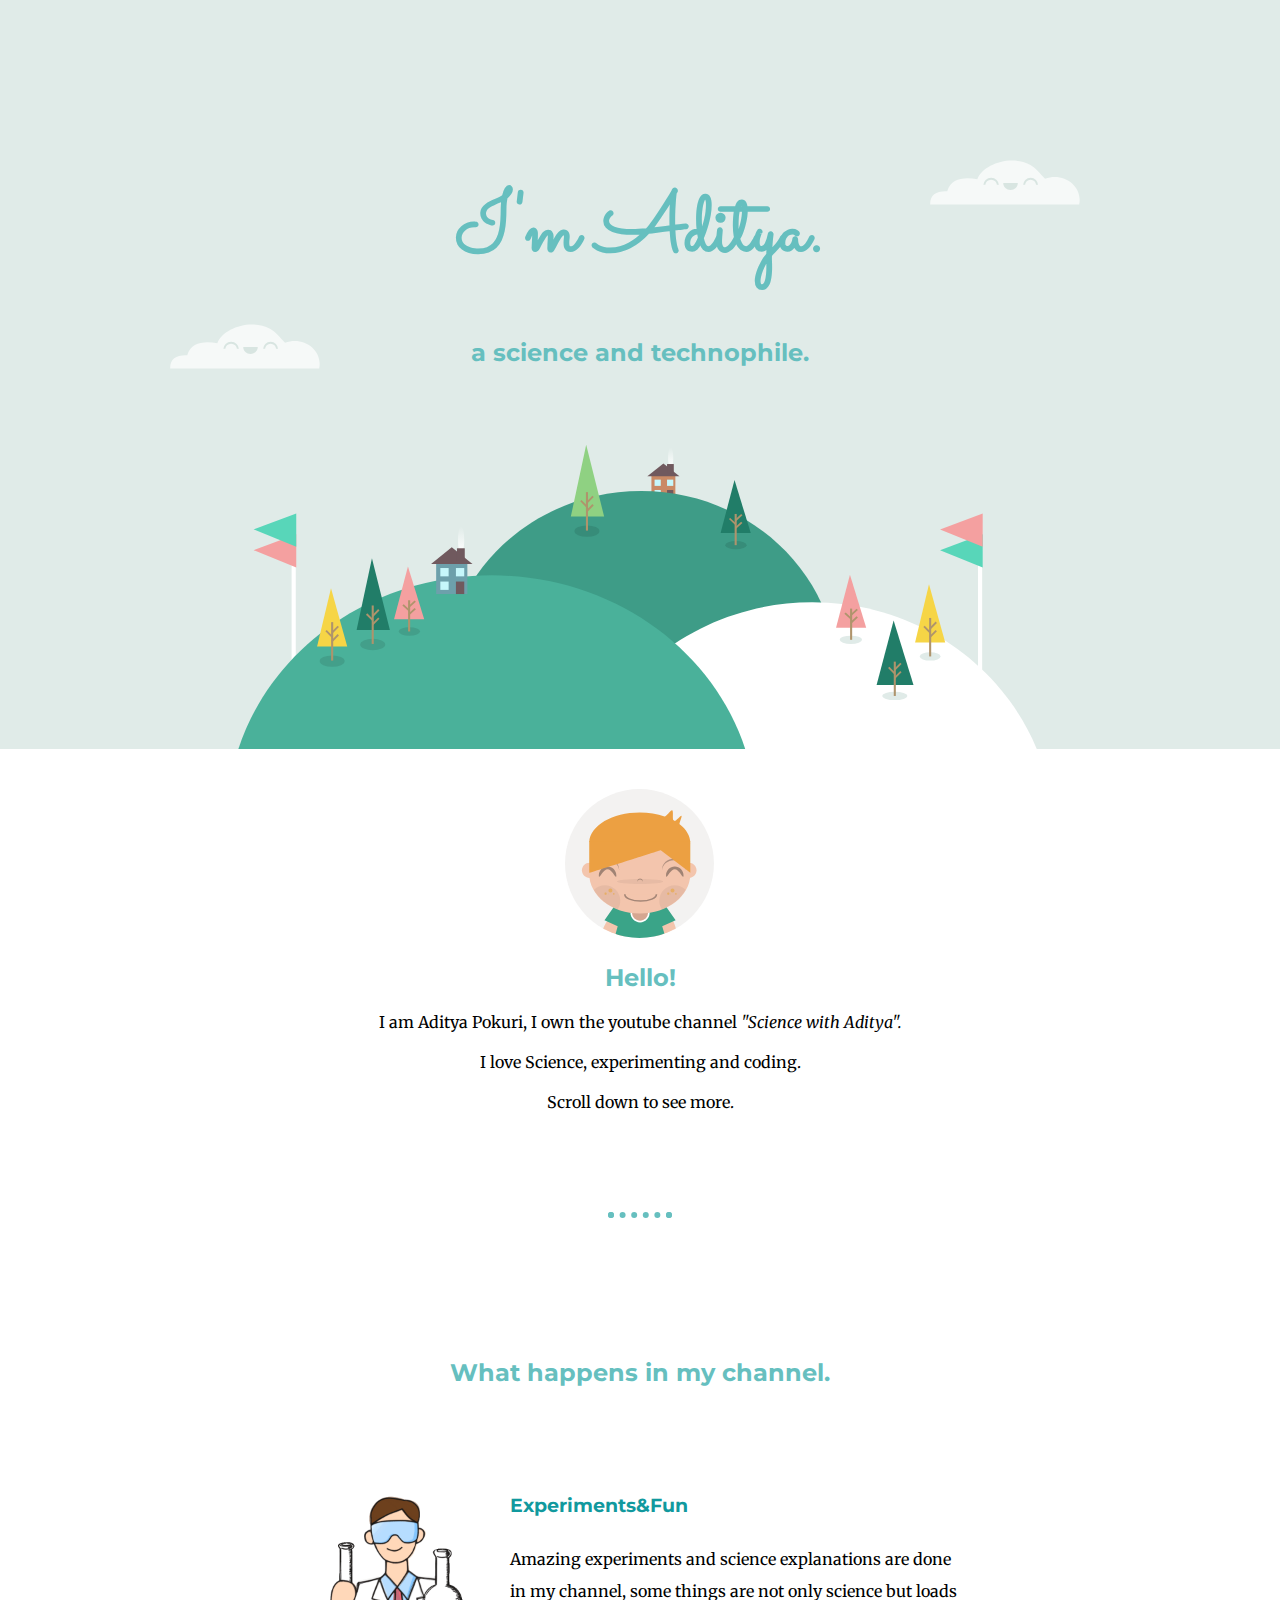
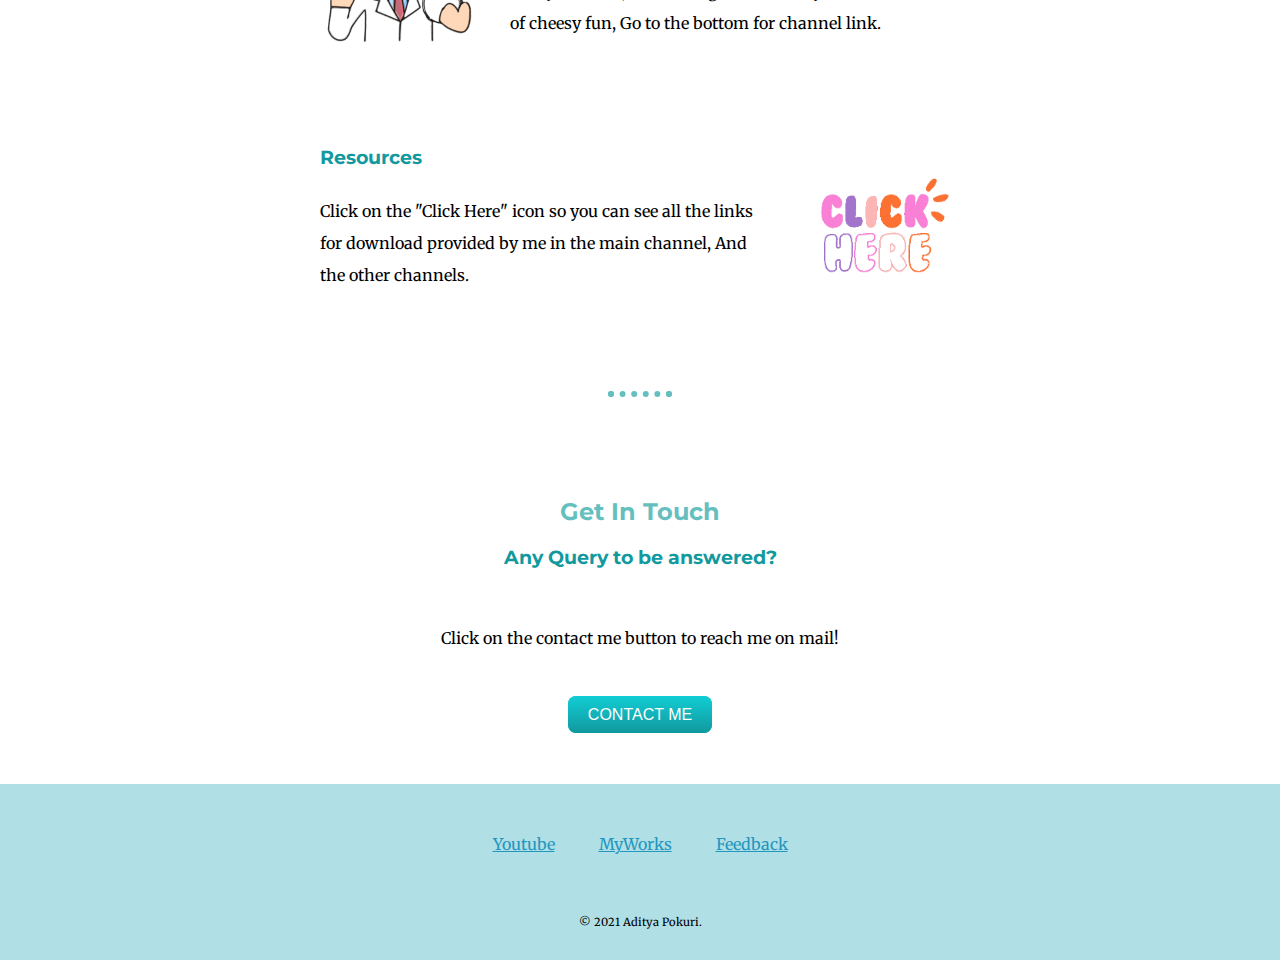
==== index.html @ e226ce31 "commited" ====
<!DOCTYPE html>
<html lang="`en`" dir="ltr">

<head>
  <meta charset="utf-8">

  <title>Science with Aditya</title>
  <link href="https://kit-pro.fontawesome.com/releases/v5.15.3/css/pro.min.css" rel="stylesheet">
  <link rel="icon" href="img/Icon.png">
  <link rel="stylesheet" href="styles.css">

  <script src="Rightclickdisable.js"></script>
  <meta name="viewport" content="width=device-width, initial-scale=1">
  <link href="https://fonts.googleapis.com/css2?family=Merriweather:wght@300&family=Montserrat:wght@100&family=Sacramento&display=swap" rel="stylesheet">
</head>

<body>

  <div class="top-container">
    <img class="top-cloud" src="img/cloud.svg" alt="Cloud">

      <!--<img class="Yo" src="Aditya.png" alt="I'm Aditya" width="364px" height="98px">-->
      <h1>I'm Aditya.</h1>
    <h2><center>a science and technophile.</center></h2>
    <img class="bottom-cloud" src="img/cloud.svg" alt="Cloud">
    <img class="Mount" src="img/land.svg" width="65%" alt="Land" >
  </div>

  <div class="middle-container">
      <img class="padd" src="img/me.svg" width"150" height="150" alt="Profile">
      <h2>Hello!</h2>
      <p>I am Aditya Pokuri, I own the youtube channel <i>"Science with Aditya".</i>
          <br><br> I love Science, experimenting and coding.<br><br>Scroll down to see more.</p>
    </div>
    <hr>
    <div class="skills">
      <br>
      <h2>What happens in my channel.</h2>

      <div class="skill-row">
        <img class="sci" src="img/giphy.gif"  alt="Science">
        <h3>Experiments&Fun</h3>
        <p>Amazing experiments and science explanations are done in my channel, some things are not only science but loads of cheesy fun, Go to the bottom for channel link.</p>
      </div> 
      <div class="skill-row">
        <a href="resource.html" target="_blank"><img class="profile" src="img/click.gif"  alt="Resources"></a>
         <h3>Resources</h3>
        <p>Click on the "Click Here" icon so you can see all the links for download provided by me in the main channel, And the other channels.</p>
      </div>
    </div>
    <hr>
    <div class="contact-me">

      <h2>Get In Touch</h2>
      <h3>Any Query to be answered?</h3>
      <p class= "hi"> Click on the contact me button to reach me on mail!</p>
      <a class="btn" href="mailto:aditya.pokuri229@gmail.com"><i class="fal fa-envelope"></i> CONTACT ME</a>


    </div>
  </div>


  <div class="bottom-container">
    <center>
    <a class="footer-link" href="https://www.youtube.com/channel/UCAey19cgMCxJlziTsJPnWHA" target="_blank"><i class="fab fa-youtube"></i> Youtube</a>
    <a class="footer-link" href="works.html" target="_blank"><i class="fas fa-books"></i> MyWorks</a>
    <a class="footer-link" href="feedback.html" target="_blank" ><i class="fal fa-comment-lines"></i> Feedback</a>

    <p class= "bro" >© 2021 Aditya Pokuri.
  </center>
  </div>


</body>
</html>
---- styles.css ----
body {
  margin: 0;
  text-align: center;
  font-family: 'Merriweather', serif;
}

h1 {
  font-size: 5.265rem;
  margin:50px auto 0 auto ;
  line-height: 2;
  font-family: 'Sacramento', cursive;
  color:  #66BFBF;

}

.contact-me{
  width: 40%;
  margin: 40px auto 60px;
}

hr{
  border: dotted #66BFBF 6px;
  border-bottom: none;
  width: 4%;
  margin: 100px auto;
}

h2 {
  font-family: 'Montserrat', sans-serif;
  font-size: 1.50rem;
  color:  #66BFBF;

}

h3 {
  font-family: 'Montserrat', sans-serif;
  color: #11999E;
}

.footer-link{
  color: #2596be;
  margin: 10px 20px;

}
.top-container {
  background-color: #e0ebe8;
  position: relative;
  padding-top: 100px;
}

.middle-container {
  background-color: #ffffff;

}

.bottom-container {
  background-color: powderblue;
  padding: 50px 0px 20px;



}

.bro{
  padding-top: 50px;
  font-size: 70%;
}



.bottom-cloud {
  position: absolute;
  left: 170px;
  bottom: 380px;

}

.top-cloud {
  position: absolute;
  right: 200px;
  top: 50px;
  padding-top: 110px;

}

/*.Yo{
  display: block;
  margin-left: auto;
  margin-right: auto;
}*/



.Mount{
  padding-top:  50px;
  vertical-align: middle;



}

.skill-row{
  width: 50%;
  margin: 100px auto 100px auto;
  text-align: left;
  line-height: 2;
}

.sci{
  width: 25%;
  float: left;
  margin-right: 30px;
}

.profile{
  width: 25%;
  float: right;
  margin-left: 30px;
  border-bottom: 10px
}

@media only screen and (max-width: 992px) {
  .top-cloud {
    display: none;
  }
}

@media only screen and (max-width: 992px) {
  .bottom-cloud {
    display: none;
  }
}

@media only screen and (max-width: 992px) {
  .btn {
    font-size: 90%;

  }
}

@media only screen and (orientation:portrait){
  body {
    height: 100vw;
    transform: rotate(90deg);
  }
}





.padd{
  padding-top: 40px;

}

.btn {

  background: #11CDD4;
  background-image: -webkit-linear-gradient(top, #11CDD4, #11999e);
  background-image: -moz-linear-gradient(top, #11CDD4, #11999e);
  background-image: -ms-linear-gradient(top, #11CDD4, #11999e);
  background-image: -o-linear-gradient(top, #11CDD4, #11999e);
  background-image: linear-gradient(to bottom, #11CDD4, #11999e);
  -webkit-border-radius: 8;
  -moz-border-radius: 8;
  border-radius: 8px;
  font-family: Arial;
  color: #ffffff;
  font-size: 100%;
  padding: 10px 20px 10px 20px;
  text-decoration: none;

}

.btn:hover {
  background: #30e3cb;
  background-image: -webkit-linear-gradient(top, #30e3cb, #2bc4ad);
  background-image: -moz-linear-gradient(top, #30e3cb, #2bc4ad);
  background-image: -ms-linear-gradient(top, #30e3cb, #2bc4ad);
  background-image: -o-linear-gradient(top, #30e3cb, #2bc4ad);
  background-image: linear-gradient(to bottom, #30e3cb, #2bc4ad);
  text-decoration: none;
}

.hi{
  padding-bottom: 40px;
  padding-top: 40px;
}
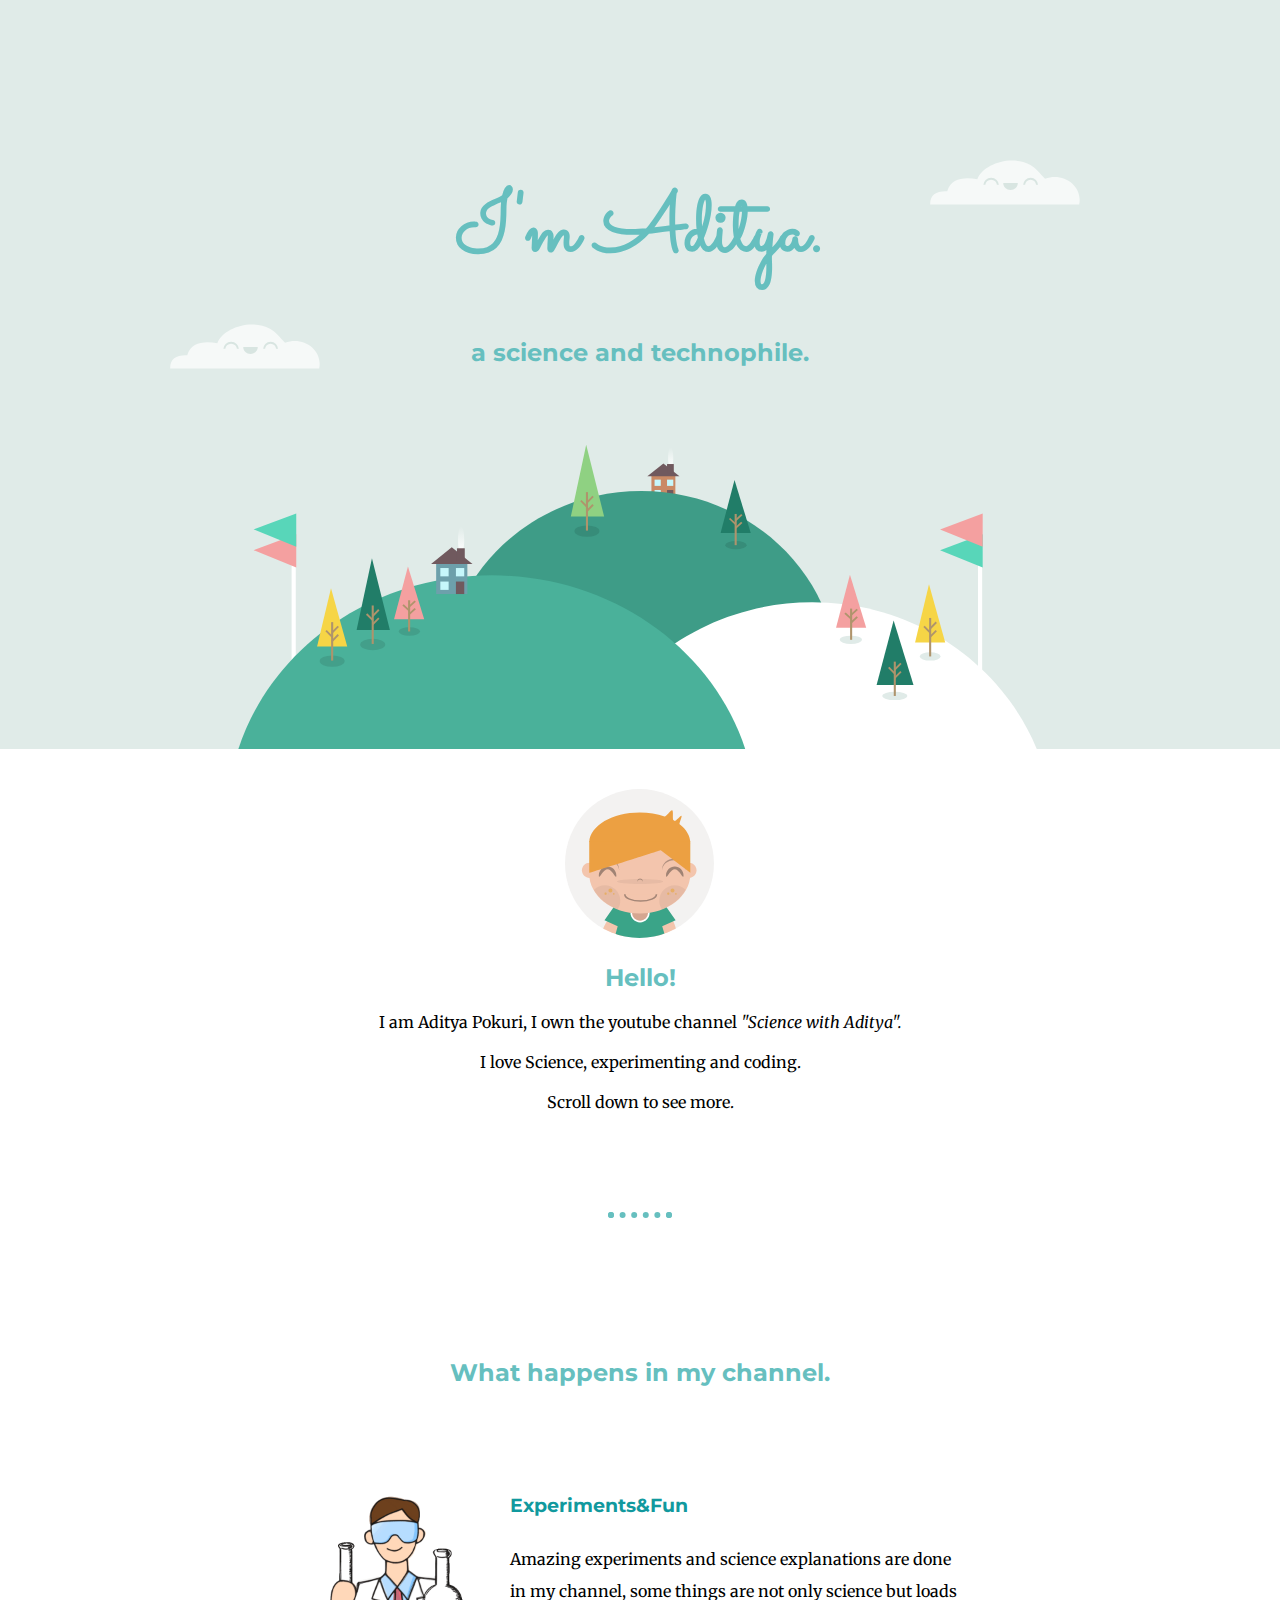
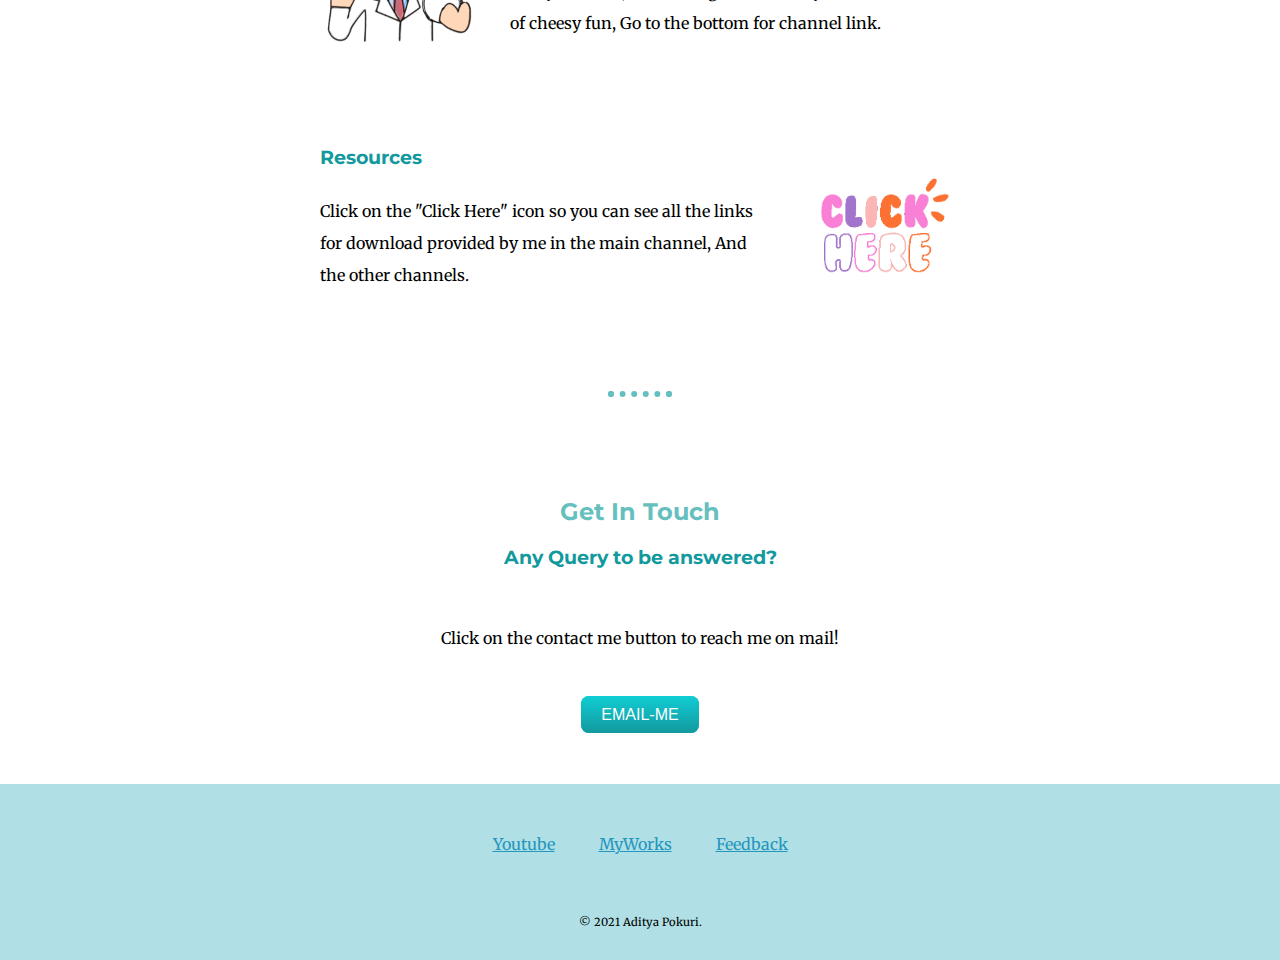
==== commit b2385060: "commited" ====
--- a/index.html
+++ b/index.html
@@ -16,61 +16,70 @@
 
 <body>
 
+
+
   <div class="top-container">
     <img class="top-cloud" src="img/cloud.svg" alt="Cloud">
 
-      <!--<img class="Yo" src="Aditya.png" alt="I'm Aditya" width="364px" height="98px">-->
-      <h1>I'm Aditya.</h1>
-    <h2><center>a science and technophile.</center></h2>
+    <!--<img class="Yo" src="Aditya.png" alt="I'm Aditya" width="364px" height="98px">-->
+    <h1>I'm Aditya.</h1>
+    <h2>
+      <center>a science and technophile.</center>
+    </h2>
     <img class="bottom-cloud" src="img/cloud.svg" alt="Cloud">
-    <img class="Mount" src="img/land.svg" width="65%" alt="Land" >
+    <img class="Mount" src="img/land.svg" width="65%" alt="Land">
   </div>
 
   <div class="middle-container">
-      <img class="padd" src="img/me.svg" width"150" height="150" alt="Profile">
-      <h2>Hello!</h2>
-      <p>I am Aditya Pokuri, I own the youtube channel <i>"Science with Aditya".</i>
-          <br><br> I love Science, experimenting and coding.<br><br>Scroll down to see more.</p>
+    <img class="padd" src="img/me.svg" width"150" height="150" alt="Profile">
+    <h2>Hello!</h2>
+    <p>I am Aditya Pokuri, I own the youtube channel <i>"Science with Aditya".</i>
+      <br><br> I love Science, experimenting and coding.<br><br>Scroll down to see more.
+    </p>
+  </div>
+  <hr>
+  <div class="skills">
+    <br>
+    <h2>What happens in my channel.</h2>
+
+    <div class="skill-row">
+      <img class="sci" src="img/giphy.gif" alt="Science">
+      <h3>Experiments&Fun</h3>
+      <p>Amazing experiments and science explanations are done in my channel, some things are not only science but loads of cheesy fun, Go to the bottom for channel link.</p>
     </div>
-    <hr>
-    <div class="skills">
-      <br>
-      <h2>What happens in my channel.</h2>
+    <div class="skill-row">
+      <a href="resource.html" target="_blank"><img class="profile" src="img/click.gif" alt="Resources"></a>
+      <h3>Resources</h3>
+      <p>Click on the "Click Here" icon so you can see all the links for download provided by me in the main channel, And the other channels.</p>
+    </div>
+  </div>
+  <hr>
+  <div class="contact-me">
 
-      <div class="skill-row">
-        <img class="sci" src="img/giphy.gif"  alt="Science">
-        <h3>Experiments&Fun</h3>
-        <p>Amazing experiments and science explanations are done in my channel, some things are not only science but loads of cheesy fun, Go to the bottom for channel link.</p>
-      </div> 
-      <div class="skill-row">
-        <a href="resource.html" target="_blank"><img class="profile" src="img/click.gif"  alt="Resources"></a>
-         <h3>Resources</h3>
-        <p>Click on the "Click Here" icon so you can see all the links for download provided by me in the main channel, And the other channels.</p>
-      </div>
-    </div>
-    <hr>
-    <div class="contact-me">
-
-      <h2>Get In Touch</h2>
-      <h3>Any Query to be answered?</h3>
-      <p class= "hi"> Click on the contact me button to reach me on mail!</p>
-      <a class="btn" href="mailto:aditya.pokuri229@gmail.com"><i class="fal fa-envelope"></i> CONTACT ME</a>
+    <h2>Get In Touch</h2>
+    <h3>Any Query to be answered?</h3>
+    <p class="hi"> Click on the contact me button to reach me on mail!</p>
+    <a class="btn" href="mailto:aditya.pokuri229@gmail.com"><i class="fal fa-envelope"></i> EMAIL-ME</a>
 
 
-    </div>
+  </div>
   </div>
 
 
   <div class="bottom-container">
     <center>
-    <a class="footer-link" href="https://www.youtube.com/channel/UCAey19cgMCxJlziTsJPnWHA" target="_blank"><i class="fab fa-youtube"></i> Youtube</a>
-    <a class="footer-link" href="works.html" target="_blank"><i class="fas fa-books"></i> MyWorks</a>
-    <a class="footer-link" href="feedback.html" target="_blank" ><i class="fal fa-comment-lines"></i> Feedback</a>
+      <a class="footer-link" href="https://www.youtube.com/channel/UCAey19cgMCxJlziTsJPnWHA" target="_blank"><i class="fab fa-youtube"></i> Youtube</a>
+      <a class="footer-link" href="works.html" target="_blank"><i class="fas fa-books"></i> MyWorks</a>
+      <a class="footer-link" href="feedback.html" target="_blank"><i class="fal fa-comment-lines"></i> Feedback</a>
 
-    <p class= "bro" >© 2021 Aditya Pokuri.
-  </center>
+      <p class="bro">© 2021 Aditya Pokuri.
+    </center>
   </div>
 
 
+
+
+
 </body>
+
 </html>
--- a/styles.css
+++ b/styles.css
@@ -131,17 +131,12 @@
   }
 }
 
+
+
 @media only screen and (max-width: 992px) {
-  .btn {
-    font-size: 90%;
+  .bottom-container {
+    font-size: 77.5%;
 
-  }
-}
-
-@media only screen and (orientation:portrait){
-  body {
-    height: 100vw;
-    transform: rotate(90deg);
   }
 }
 
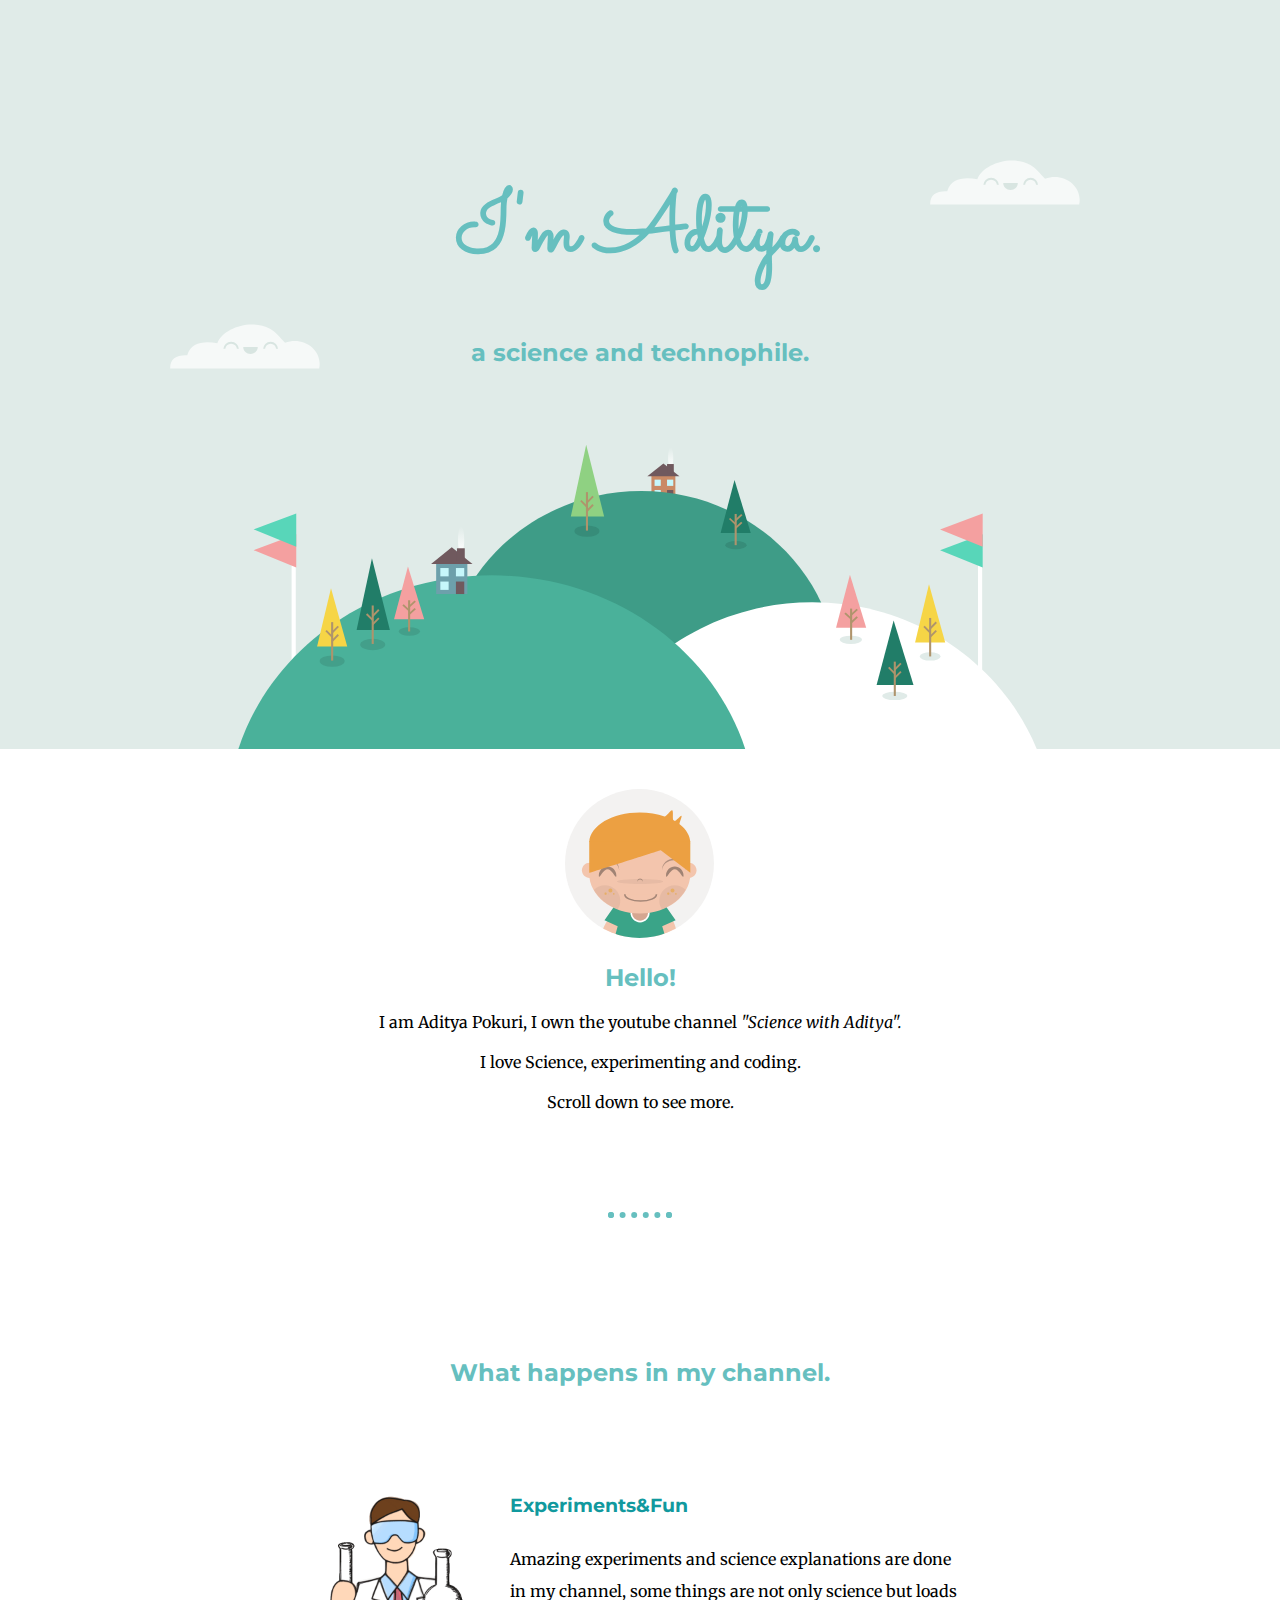
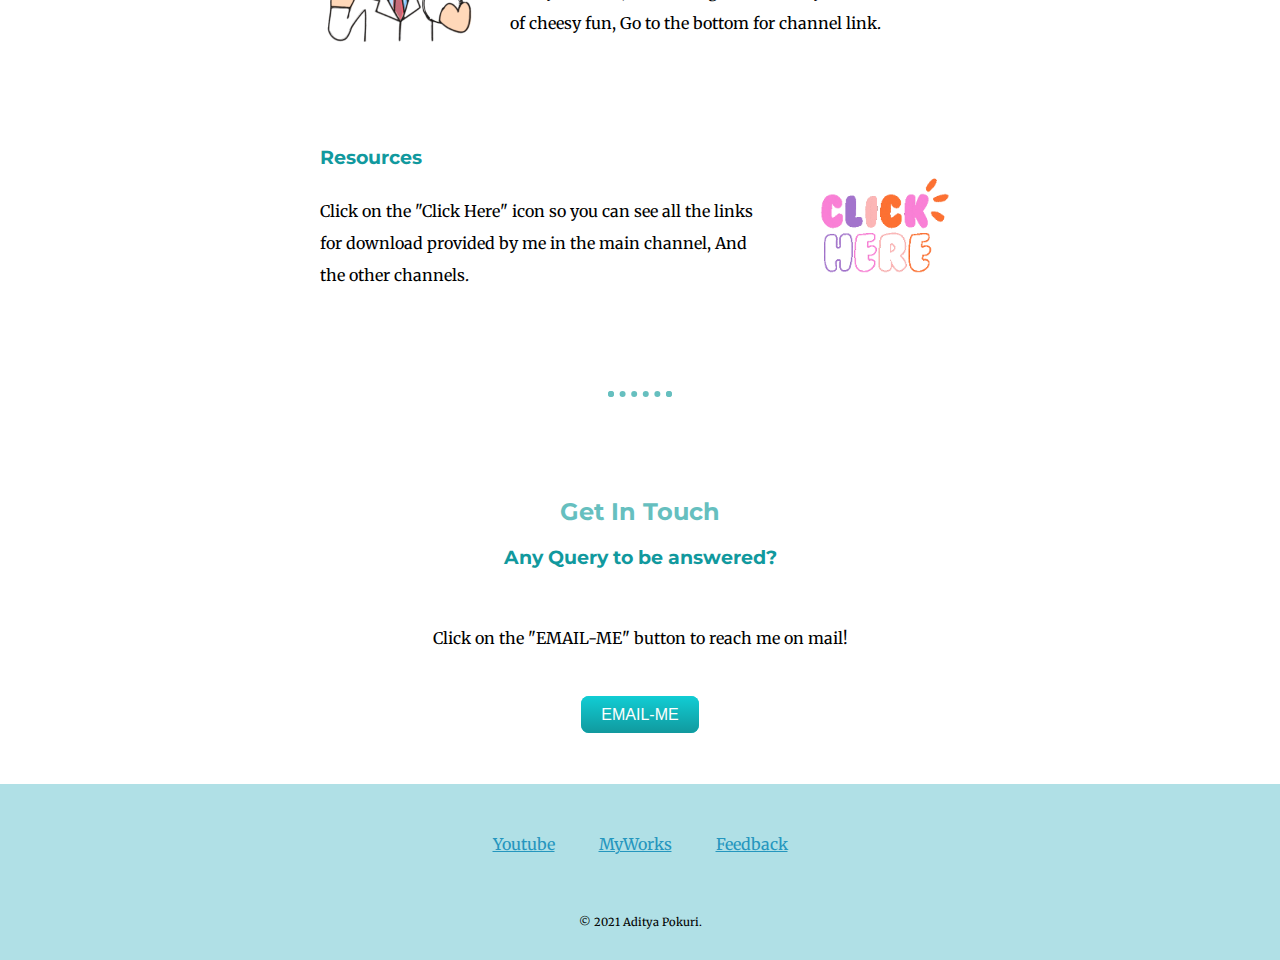
==== commit 000f2258: "commited" ====
--- a/index.html
+++ b/index.html
@@ -58,7 +58,7 @@
 
     <h2>Get In Touch</h2>
     <h3>Any Query to be answered?</h3>
-    <p class="hi"> Click on the contact me button to reach me on mail!</p>
+    <p class="hi"> Click on the "EMAIL-ME" button to reach me on mail!</p>
     <a class="btn" href="mailto:aditya.pokuri229@gmail.com"><i class="fal fa-envelope"></i> EMAIL-ME</a>
 
 
